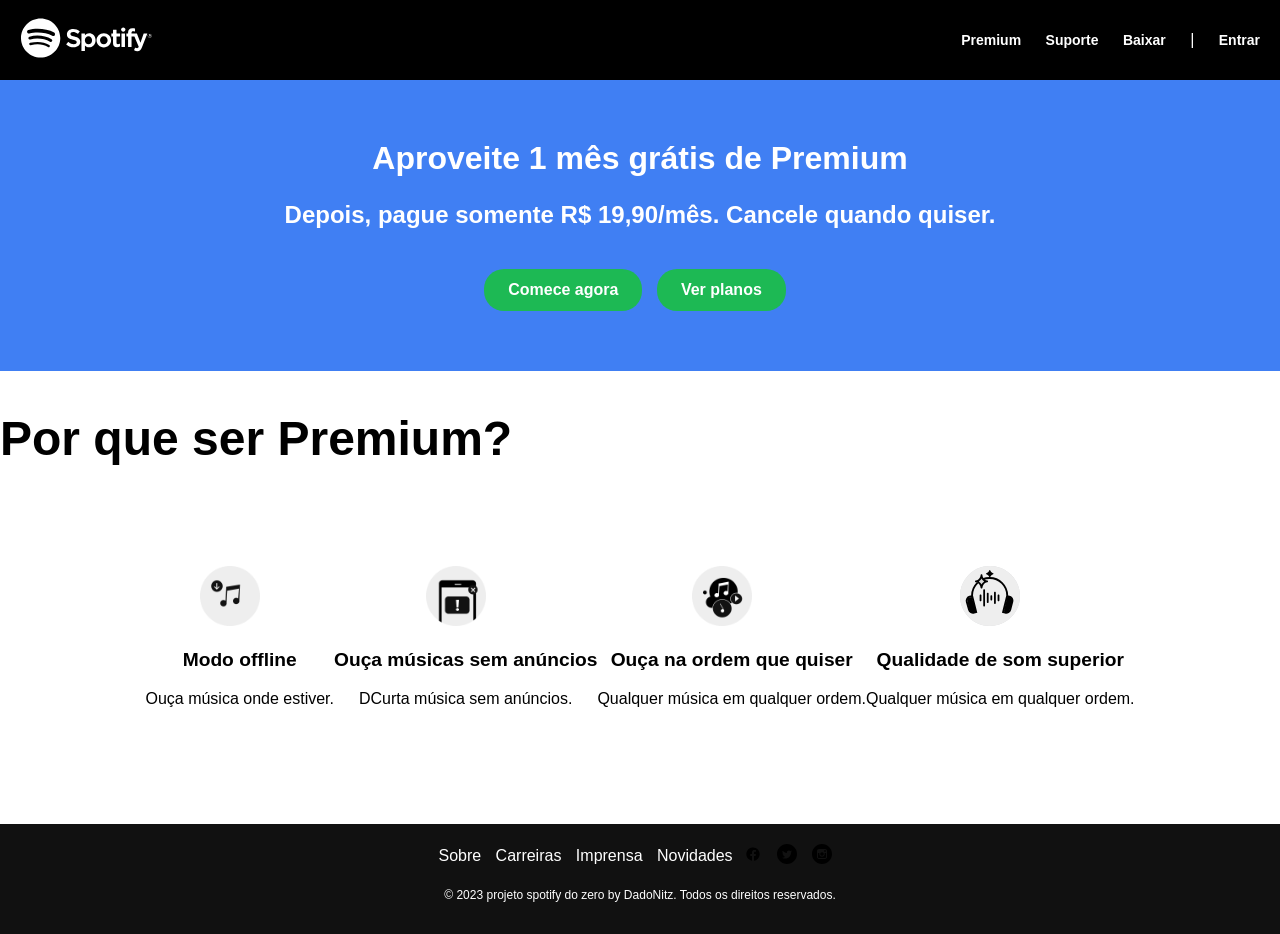
==== index.html @ b9ebead4 "update" ====
<!DOCTYPE html>
<html>
<head>
  <title>Minha Página</title>
  <link rel="stylesheet" type="text/css" href="style.css">
</head>
<body>

  <nav>
    <div class="navbar-logo">
      <img src="Images\spotify.svg" alt="Spotify Logo">
    </div>
    <ul class="navbar-links">
      <li><a href="#">Premium</a></li>
      <li><a href="#">Suporte</a></li>
      <li><a href="#">Baixar</a></li>
      <li style="color: white;">|</li>
      <li><a href="#">Entrar</a></li>
    </ul>
  </nav>


  <div>

    <div class="banner">
        <h1 class="title">Aproveite 1 mês grátis de Premium</h1>
        <p class="subtitle">Depois, pague somente R$ 19,90/mês. Cancele quando quiser.</p>

          <div class="button-container">
              <button>Comece agora</button>
              <button>Ver planos</button>
         </div>

    </div>
    
    <h2 class="section-title">Por que ser Premium?</h2>

    <div class="section">
      <div class="feature">
        <img class="feature-icon" src="Images/feature1.png" alt="Feature 1 Icon">
        <div>
          <h3 class="feature-title">Modo offline</h3>
          <p class="feature-description">Ouça música onde estiver.</p>
        </div>
      </div>
      <div class="feature">
        <img class="feature-icon" src="Images/feature2.png" alt="Feature 2 Icon">
        <div>
          <h3 class="feature-title">Ouça músicas sem anúncios</h3>
          <p class="feature-description">DCurta música sem anúncios.</p>
        </div>
      </div>
      <div class="feature">
        <img class="feature-icon" src="Images/feature3.png" alt="Feature 3 Icon">
        <div>
          <h3 class="feature-title">Ouça na ordem que quiser</h3>
          <p class="feature-description">Qualquer música em qualquer ordem.</p>
        </div>
      </div>
      <div class="feature">
        <img class="feature-icon" src="Images/feature4.svg" alt="Feature 3 Icon">
        <div>
          <h3 class="feature-title">Qualidade de som superior</h3>
          <p class="feature-description">Qualquer música em qualquer ordem.</p>
        </div>  
      </div>
    </div>
  </div>
  <footer>
    <div class="footer-container">
      <div class="footer-links">
        <ul>
          <li><a href="#">Sobre</a></li>
          <li><a href="#">Carreiras</a></li>
          <li><a href="#">Imprensa</a></li>
          <li><a href="#">Novidades</a></li>
        </ul>
      </div>
      <div class="footer-social">
        <ul>
          <li><a href="#"><img src="Images\facebook-svgrepo-com.svg" alt="Facebook"></a></li>
          <li><a href="#"><img src="Images\twitter-round-svgrepo-com.svg" alt="Twitter"></a></li>
          <li><a href="#"><img src="Images\instagram-round-svgrepo-com.svg" alt="Instagram"></a></li>
        </ul>
      </div>
    </div>
    <div class="footer-bottom">
      <p>&copy; 2023 projeto spotify do zero by DadoNitz. Todos os direitos reservados.</p>
    </div>
  </footer>
</body>
</html>
---- style.css ----
body {
    margin: 0;
    padding: 0;
    font-family: Arial, sans-serif;
  }
  
  nav {
    background-color: #000;
    height: 80px;
    display: flex;
    justify-content: space-between;
    align-items: center;
    padding: 0 20px;
  }
  
  .navbar-logo img {
    height: 40px;
  }
  
  .navbar-links li {
    display: inline-block;
    margin-left: 20px;
  }
  
  .navbar-links li:first-child {
    margin-left: 0;
  }
  
  .navbar-links li a {
    color: #fff;
    text-decoration: none;
    font-weight: bold;
    font-size: 14px;
  }
  
  .navbar-links li a:hover {
    color: #1DB954;
  }

  .banner {
    background-color: rgb(64, 127, 243);
    padding: 60px;
    text-align: center;
  }

  .title {
    font-size: 2rem;
    margin-top: 0;
    color: white;
    font-style: bold;
  }

  .subtitle {
    font-size: 1.5rem;
    font-weight: 600;
    margin-bottom: 40px;
    color: white;
  }

  .button-container {
    margin-top: 20px;
  }

  .button-container button {
    background-color: #1DB954;
    color: #fff;
    border: none;
    padding: 12px 24px;
    font-size: 16px;
    font-weight: bold;
    margin-right: 10px;
    cursor: pointer;
    border-radius: 20px;
  }

  .button-container button:hover {
    background-color: #14803f;
  }

  /* ========== motivos do porque ser premium============ */
  .section {
    background-color: #ffffff;
    text-align: center;
    padding: 60px 0;
    display: flex;
    flex-direction: row;
    justify-content: center;
  }
  
  .section-title {
    font-size: 3rem;
    margin-bottom: 40px;
    color: #000000;
    justify-items: center ;
  }
  
  .feature {
    margin-bottom: 40px;
    align-items: center;
  }
  
  .feature-icon {
    width: 60px;
    height: 60px;
    margin-right: 20px;
  }
  
  .feature-title {
    font-size: 1.2rem;
    font-weight: bold;
  }
  
  /* ==========Footer============ */


footer {
  background-color: #111;
  color: #fff;
  padding: 20px 0;
  text-align: center;
}

.footer-container {
  display: flex;
  justify-content: center;
  align-items: center;
  margin-bottom: 20px;
}

.footer-links ul,
.footer-social ul {
  list-style-type: none;
  margin: 0;
  padding: 0;
}

.footer-links ul li,
.footer-social ul li {
  display: inline-block;
  margin-right: 10px;
}

.footer-links ul li a,
.footer-social ul li a {
  color: #fff;
  text-decoration: none;
}

.footer-social img {
  width: 20px;
  height: 20px;
}

.footer-bottom {
  font-size: 12px;
}
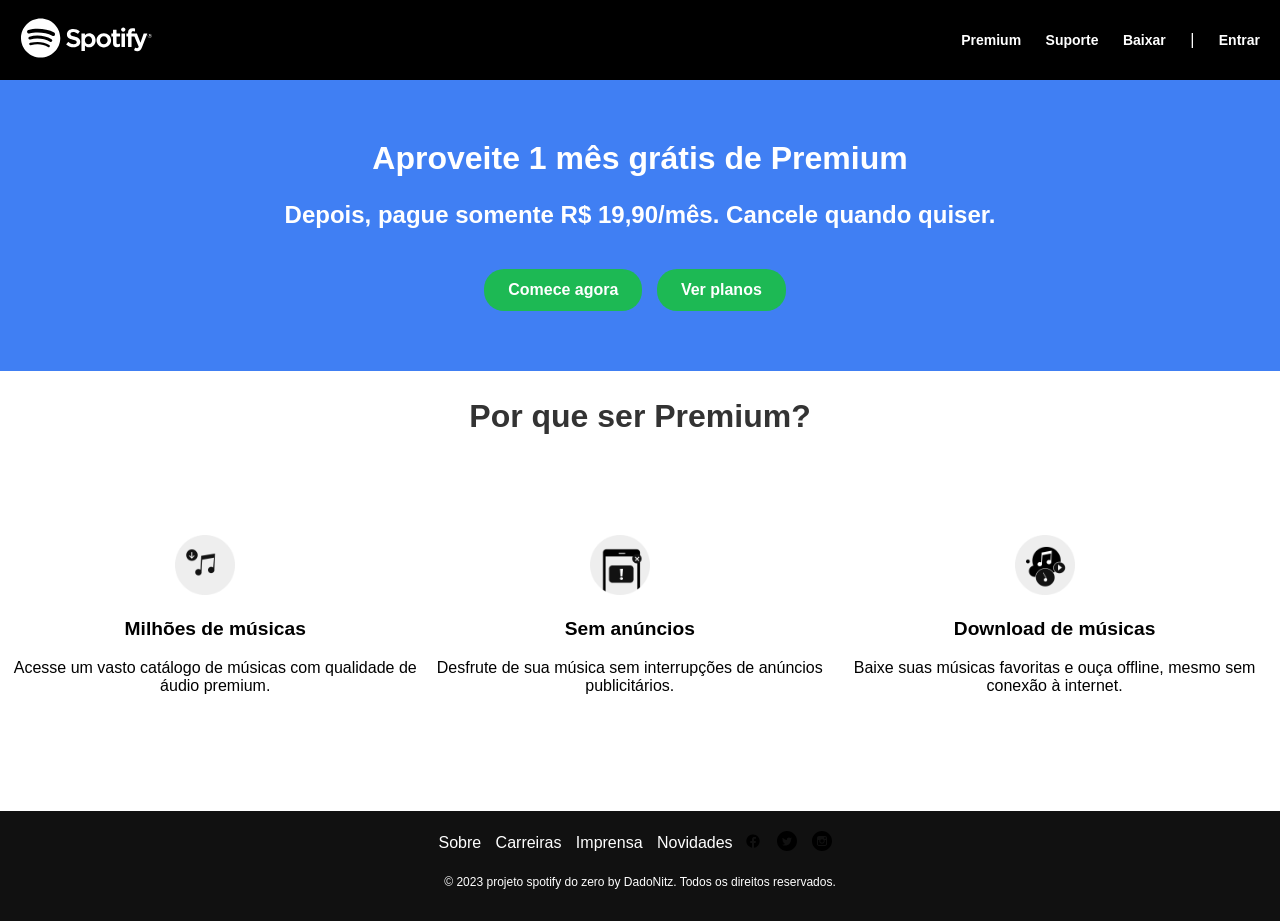
==== commit ac3fe34b: "." ====
--- a/index.html
+++ b/index.html
@@ -32,37 +32,30 @@
          </div>
 
     </div>
-    
+
     <h2 class="section-title">Por que ser Premium?</h2>
 
     <div class="section">
       <div class="feature">
         <img class="feature-icon" src="Images/feature1.png" alt="Feature 1 Icon">
         <div>
-          <h3 class="feature-title">Modo offline</h3>
-          <p class="feature-description">Ouça música onde estiver.</p>
+          <h3 class="feature-title">Milhões de músicas</h3>
+          <p class="feature-description">Acesse um vasto catálogo de músicas com qualidade de áudio premium.</p>
         </div>
       </div>
       <div class="feature">
         <img class="feature-icon" src="Images/feature2.png" alt="Feature 2 Icon">
         <div>
-          <h3 class="feature-title">Ouça músicas sem anúncios</h3>
-          <p class="feature-description">DCurta música sem anúncios.</p>
+          <h3 class="feature-title">Sem anúncios</h3>
+          <p class="feature-description">Desfrute de sua música sem interrupções de anúncios publicitários.</p>
         </div>
       </div>
       <div class="feature">
         <img class="feature-icon" src="Images/feature3.png" alt="Feature 3 Icon">
         <div>
-          <h3 class="feature-title">Ouça na ordem que quiser</h3>
-          <p class="feature-description">Qualquer música em qualquer ordem.</p>
+          <h3 class="feature-title">Download de músicas</h3>
+          <p class="feature-description">Baixe suas músicas favoritas e ouça offline, mesmo sem conexão à internet.</p>
         </div>
-      </div>
-      <div class="feature">
-        <img class="feature-icon" src="Images/feature4.svg" alt="Feature 3 Icon">
-        <div>
-          <h3 class="feature-title">Qualidade de som superior</h3>
-          <p class="feature-description">Qualquer música em qualquer ordem.</p>
-        </div>  
       </div>
     </div>
   </div>
--- a/style.css
+++ b/style.css
@@ -77,39 +77,43 @@
     background-color: #14803f;
   }
 
-  /* ========== motivos do porque ser premium============ */
-  .section {
-    background-color: #ffffff;
-    text-align: center;
-    padding: 60px 0;
-    display: flex;
-    flex-direction: row;
-    justify-content: center;
-  }
+  /* ==========motivos do porque ser premium============ */
+
+
+.section {
+  background-color: #ffffff;
+  text-align: center;
+  padding: 60px 0;
+  display: flex;
+  justify-content: center;
+  flex-direction: row;
+}
+
+.section-title {
+  font-size: 2rem;
+  margin-bottom: 40px;
+  color: #333;
+  text-align: center;
   
-  .section-title {
-    font-size: 3rem;
-    margin-bottom: 40px;
-    color: #000000;
-    justify-items: center ;
-  }
-  
-  .feature {
-    margin-bottom: 40px;
-    align-items: center;
-  }
-  
-  .feature-icon {
-    width: 60px;
-    height: 60px;
-    margin-right: 20px;
-  }
-  
-  .feature-title {
-    font-size: 1.2rem;
-    font-weight: bold;
-  }
-  
+}
+
+.feature {
+  align-items: center;
+  margin-bottom: 40px;
+}
+
+.feature-icon {
+  width: 60px;
+  height: 60px;
+  margin-right: 20px;
+}
+
+.feature-title {
+  font-size: 1.2rem;
+  font-weight: bold;
+}
+
+
   /* ==========Footer============ */
 
 
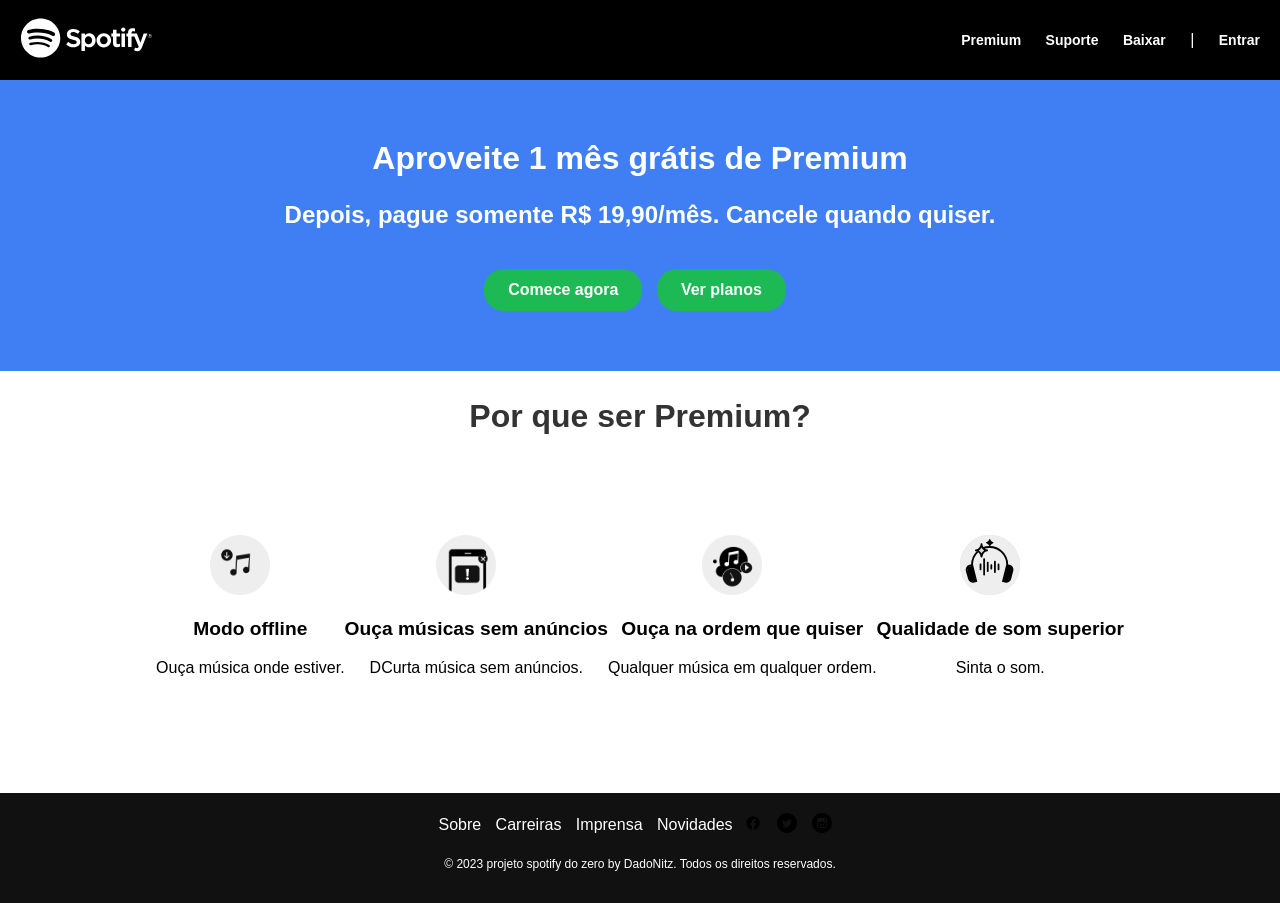
==== commit d168aa72: "Merge branch 'main' of https://github.com/DadoNitz/Projeto-Spotify" ====
--- a/index.html
+++ b/index.html
@@ -39,23 +39,30 @@
       <div class="feature">
         <img class="feature-icon" src="Images/feature1.png" alt="Feature 1 Icon">
         <div>
-          <h3 class="feature-title">Milhões de músicas</h3>
-          <p class="feature-description">Acesse um vasto catálogo de músicas com qualidade de áudio premium.</p>
+          <h3 class="feature-title">Modo offline</h3>
+          <p class="feature-description">Ouça música onde estiver.</p>
         </div>
       </div>
       <div class="feature">
         <img class="feature-icon" src="Images/feature2.png" alt="Feature 2 Icon">
         <div>
-          <h3 class="feature-title">Sem anúncios</h3>
-          <p class="feature-description">Desfrute de sua música sem interrupções de anúncios publicitários.</p>
+          <h3 class="feature-title">Ouça músicas sem anúncios</h3>
+          <p class="feature-description">DCurta música sem anúncios.</p>
         </div>
       </div>
       <div class="feature">
         <img class="feature-icon" src="Images/feature3.png" alt="Feature 3 Icon">
         <div>
-          <h3 class="feature-title">Download de músicas</h3>
-          <p class="feature-description">Baixe suas músicas favoritas e ouça offline, mesmo sem conexão à internet.</p>
+          <h3 class="feature-title">Ouça na ordem que quiser</h3>
+          <p class="feature-description">Qualquer música em qualquer ordem.</p>
         </div>
+      </div>
+      <div class="feature">
+        <img class="feature-icon" src="Images/feature4.svg" alt="Feature 3 Icon">
+        <div>
+          <h3 class="feature-title">Qualidade de som superior</h3>
+          <p class="feature-description">Sinta o som.</p>
+        </div>  
       </div>
     </div>
   </div>
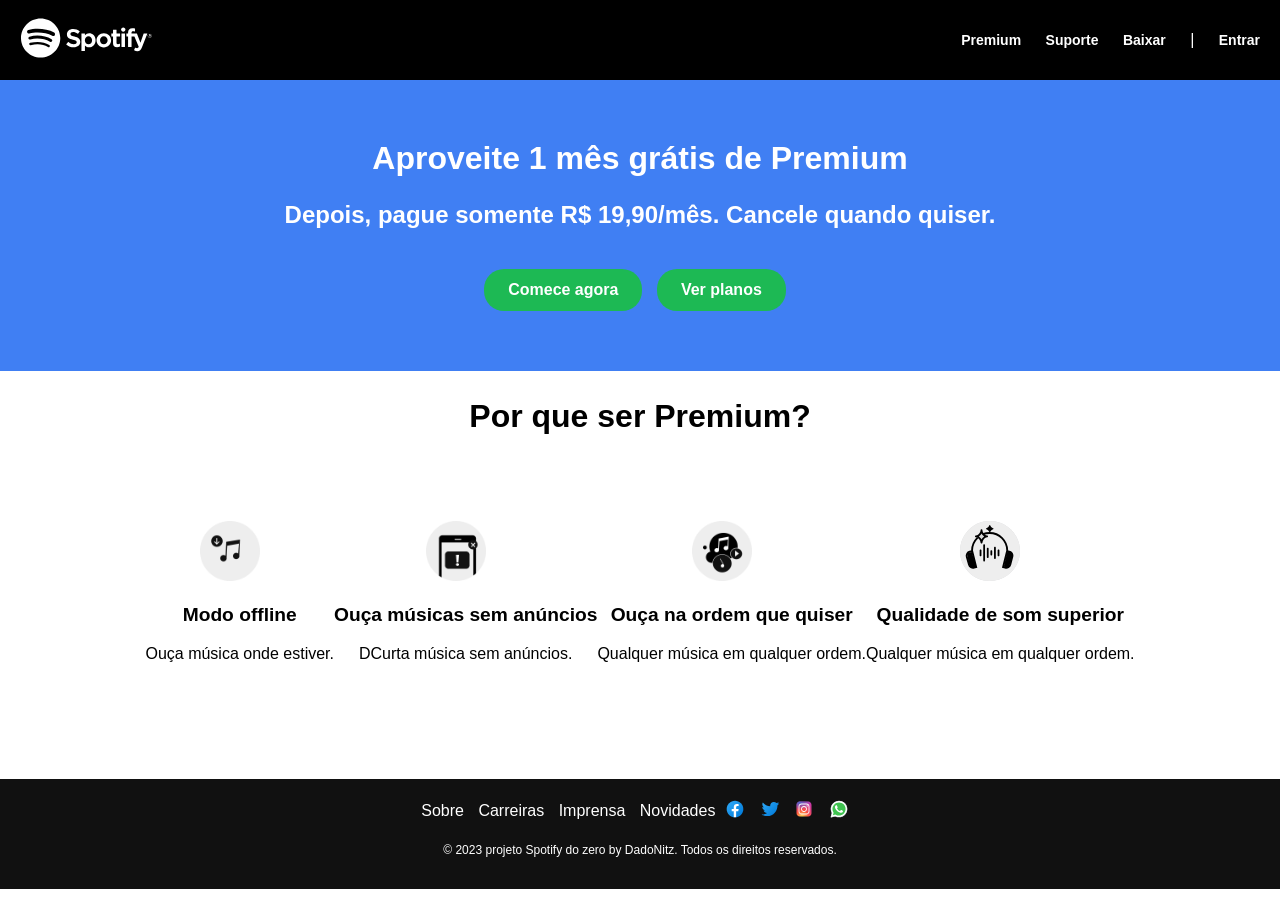
==== commit be6bc2ad: "icons footer" ====
--- a/index.html
+++ b/index.html
@@ -32,7 +32,7 @@
          </div>
 
     </div>
-
+    
     <h2 class="section-title">Por que ser Premium?</h2>
 
     <div class="section">
@@ -61,7 +61,7 @@
         <img class="feature-icon" src="Images/feature4.svg" alt="Feature 3 Icon">
         <div>
           <h3 class="feature-title">Qualidade de som superior</h3>
-          <p class="feature-description">Sinta o som.</p>
+          <p class="feature-description">Qualquer música em qualquer ordem.</p>
         </div>  
       </div>
     </div>
@@ -78,14 +78,15 @@
       </div>
       <div class="footer-social">
         <ul>
-          <li><a href="#"><img src="Images\facebook-svgrepo-com.svg" alt="Facebook"></a></li>
-          <li><a href="#"><img src="Images\twitter-round-svgrepo-com.svg" alt="Twitter"></a></li>
-          <li><a href="#"><img src="Images\instagram-round-svgrepo-com.svg" alt="Instagram"></a></li>
+          <li><a href="#"><img src="Images\icons8-facebook.svg" alt="Facebook"></a></li>
+          <li><a href="#"><img src="Images\icons8-twitter.svg" alt="Twitter"></a></li>
+          <li><a href="#"><img src="Images\icons8-instagram.svg" alt="Instagram"></a></li>
+          <li><a href="#"><img src="Images\icons8-whatsapp.svg" alt="Instagram"></a></li>
         </ul>
       </div>
     </div>
     <div class="footer-bottom">
-      <p>&copy; 2023 projeto spotify do zero by DadoNitz. Todos os direitos reservados.</p>
+      <p>&copy; 2023 projeto Spotify do zero by DadoNitz. Todos os direitos reservados.</p>
     </div>
   </footer>
 </body>
--- a/style.css
+++ b/style.css
@@ -77,43 +77,39 @@
     background-color: #14803f;
   }
 
-  /* ==========motivos do porque ser premium============ */
-
-
-.section {
-  background-color: #ffffff;
-  text-align: center;
-  padding: 60px 0;
-  display: flex;
-  justify-content: center;
-  flex-direction: row;
-}
-
-.section-title {
-  font-size: 2rem;
-  margin-bottom: 40px;
-  color: #333;
-  text-align: center;
+  /* ========== motivos do porque ser premium============ */
+  .section {
+    background-color: #ffffff;
+    text-align: center;
+    padding: 60px 0;
+    display: flex;
+    flex-direction: row;
+    justify-content: center;
+  }
   
-}
-
-.feature {
-  align-items: center;
-  margin-bottom: 40px;
-}
-
-.feature-icon {
-  width: 60px;
-  height: 60px;
-  margin-right: 20px;
-}
-
-.feature-title {
-  font-size: 1.2rem;
-  font-weight: bold;
-}
-
-
+  .section-title {
+    color: #000000;
+    text-align: center;
+    font-size: 2rem;
+    font-weight: 600;
+  }
+  
+  .feature {
+    margin-bottom: 40px;
+    align-items: center;
+  }
+  
+  .feature-icon {
+    width: 60px;
+    height: 60px;
+    margin-right: 20px;
+  }
+  
+  .feature-title {
+    font-size: 1.2rem;
+    font-weight: bold;
+  }
+  
   /* ==========Footer============ */
 
 
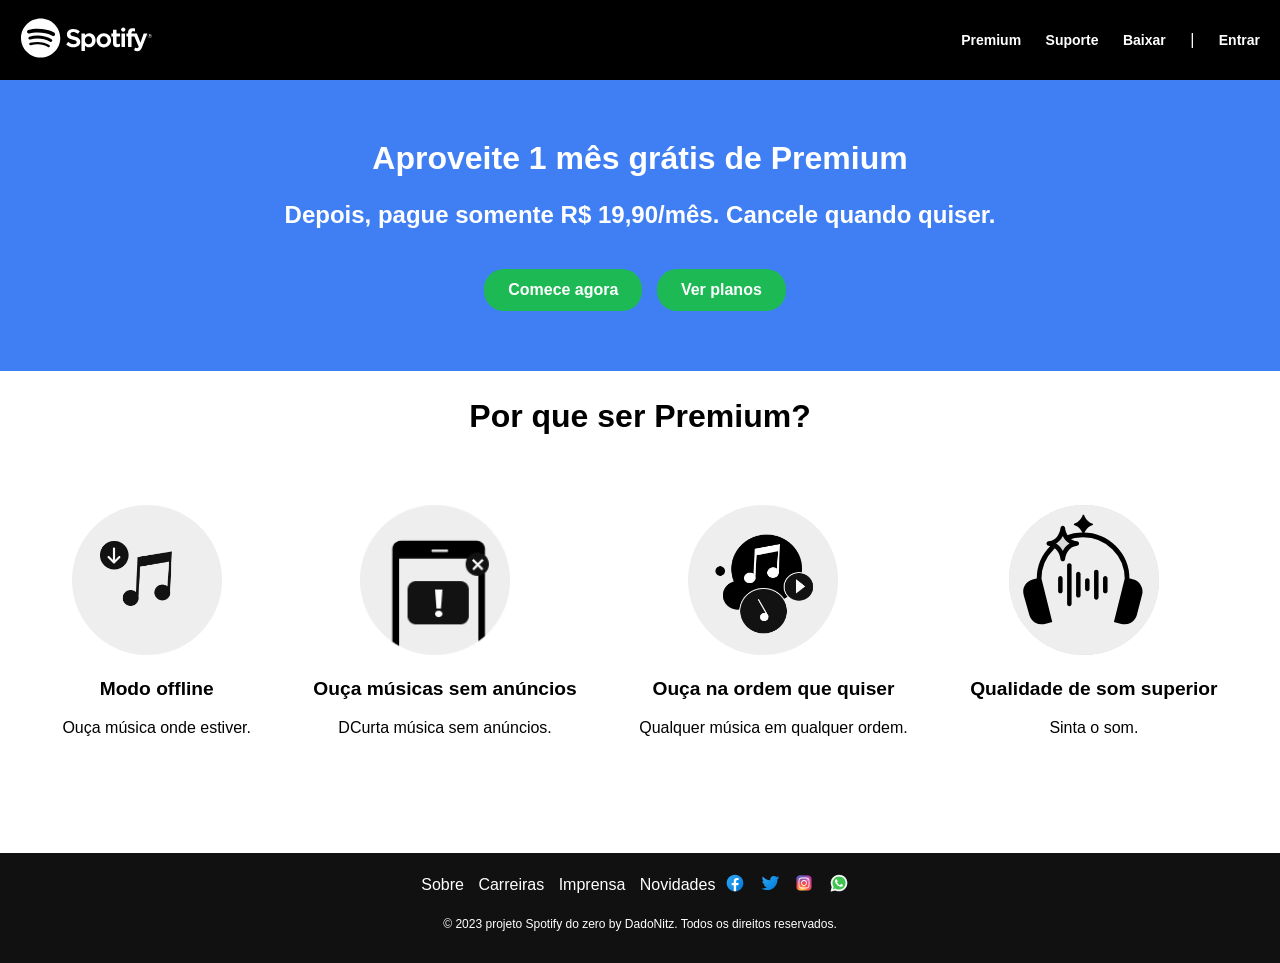
==== commit 88d55b85: "Merge branch 'main' of https://github.com/DadoNitz/Projeto-Spotify" ====
--- a/index.html
+++ b/index.html
@@ -32,7 +32,7 @@
          </div>
 
     </div>
-    
+
     <h2 class="section-title">Por que ser Premium?</h2>
 
     <div class="section">
@@ -61,7 +61,7 @@
         <img class="feature-icon" src="Images/feature4.svg" alt="Feature 3 Icon">
         <div>
           <h3 class="feature-title">Qualidade de som superior</h3>
-          <p class="feature-description">Qualquer música em qualquer ordem.</p>
+          <p class="feature-description">Sinta o som.</p>
         </div>  
       </div>
     </div>
--- a/style.css
+++ b/style.css
@@ -77,39 +77,44 @@
     background-color: #14803f;
   }
 
-  /* ========== motivos do porque ser premium============ */
-  .section {
-    background-color: #ffffff;
-    text-align: center;
-    padding: 60px 0;
-    display: flex;
-    flex-direction: row;
-    justify-content: center;
-  }
+  /* ==========motivos do porque ser premium============ */
+
+
+.section {
+  background-color: #ffffff;
+  text-align: center;
+  padding: 60px 0;
+  display: flex;
+  justify-content: space-evenly;
+  flex-direction: row;
+}
+
+.section-title {
+  font-size: 2rem;
+  margin-bottom: 40px;
+  text-align: center;
   
-  .section-title {
-    color: #000000;
-    text-align: center;
-    font-size: 2rem;
-    font-weight: 600;
-  }
-  
-  .feature {
-    margin-bottom: 40px;
-    align-items: center;
-  }
-  
-  .feature-icon {
-    width: 60px;
-    height: 60px;
-    margin-right: 20px;
-  }
-  
-  .feature-title {
-    font-size: 1.2rem;
-    font-weight: bold;
-  }
-  
+}
+
+.feature {
+  margin-top: -30px;
+  align-items: center;
+  margin-bottom: 40px;
+
+}
+
+.feature-icon {
+  width: 150px;
+  height: 150px;
+  margin-right: 20px;
+}
+
+.feature-title {
+  font-size: 1.2rem;
+  font-weight: bold;
+}
+
+
   /* ==========Footer============ */
 
 
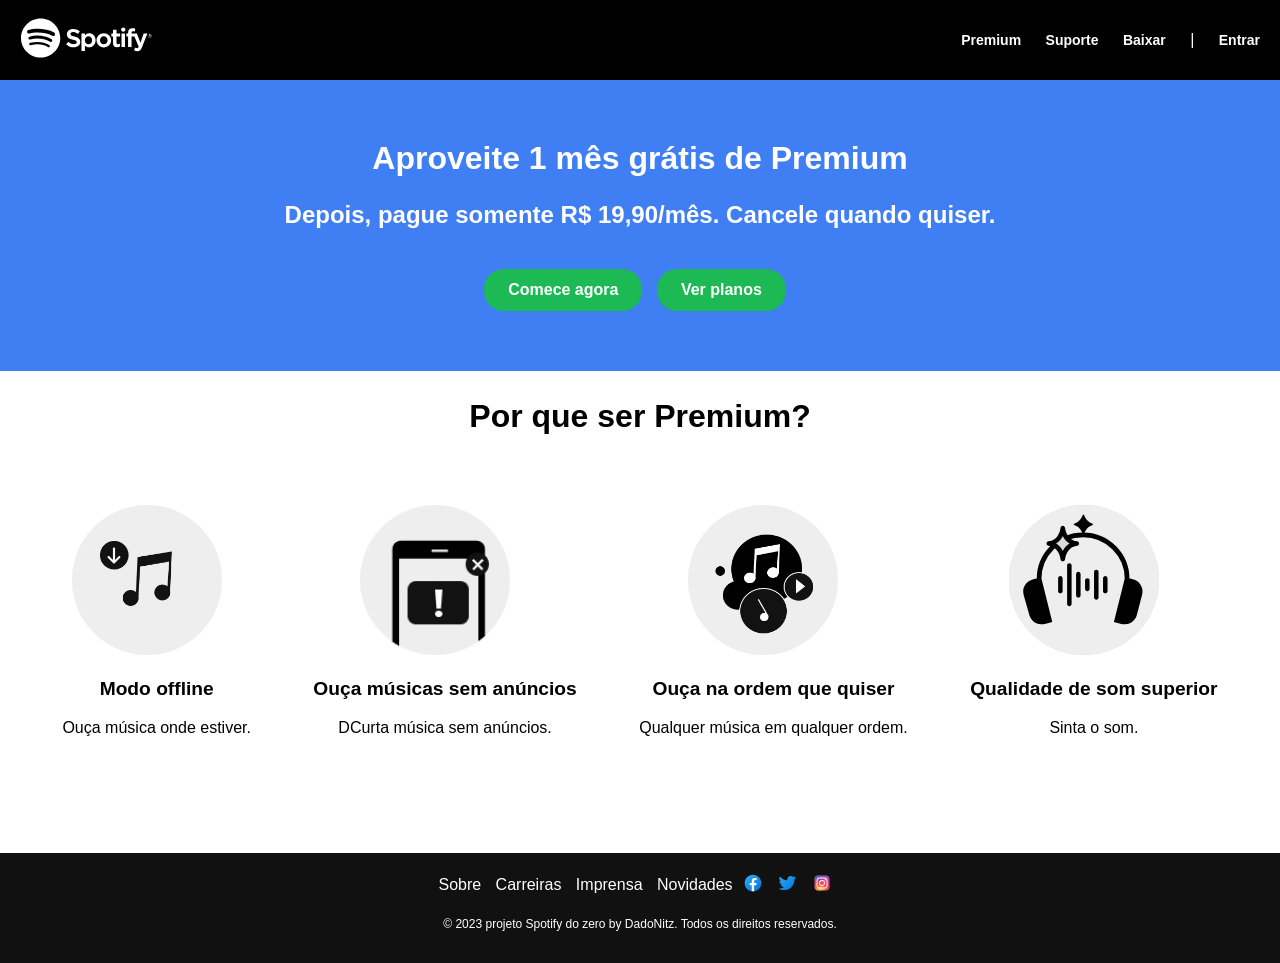
==== commit 1924cfa1: "update" ====
--- a/index.html
+++ b/index.html
@@ -78,10 +78,9 @@
       </div>
       <div class="footer-social">
         <ul>
-          <li><a href="#"><img src="Images\icons8-facebook.svg" alt="Facebook"></a></li>
-          <li><a href="#"><img src="Images\icons8-twitter.svg" alt="Twitter"></a></li>
-          <li><a href="#"><img src="Images\icons8-instagram.svg" alt="Instagram"></a></li>
-          <li><a href="#"><img src="Images\icons8-whatsapp.svg" alt="Instagram"></a></li>
+          <li><a href="https://www.facebook.com/SpotifyBrasil"><img src="Images\icons8-facebook.svg" alt="Facebook"></a></li>
+          <li><a href="https://twitter.com/Spotify"><img src="Images\icons8-twitter.svg" alt="Twitter"></a></li>
+          <li><a href="https://www.instagram.com/spotifybrasil/"><img src="Images\icons8-instagram.svg" alt="Instagram"></a></li>
         </ul>
       </div>
     </div>
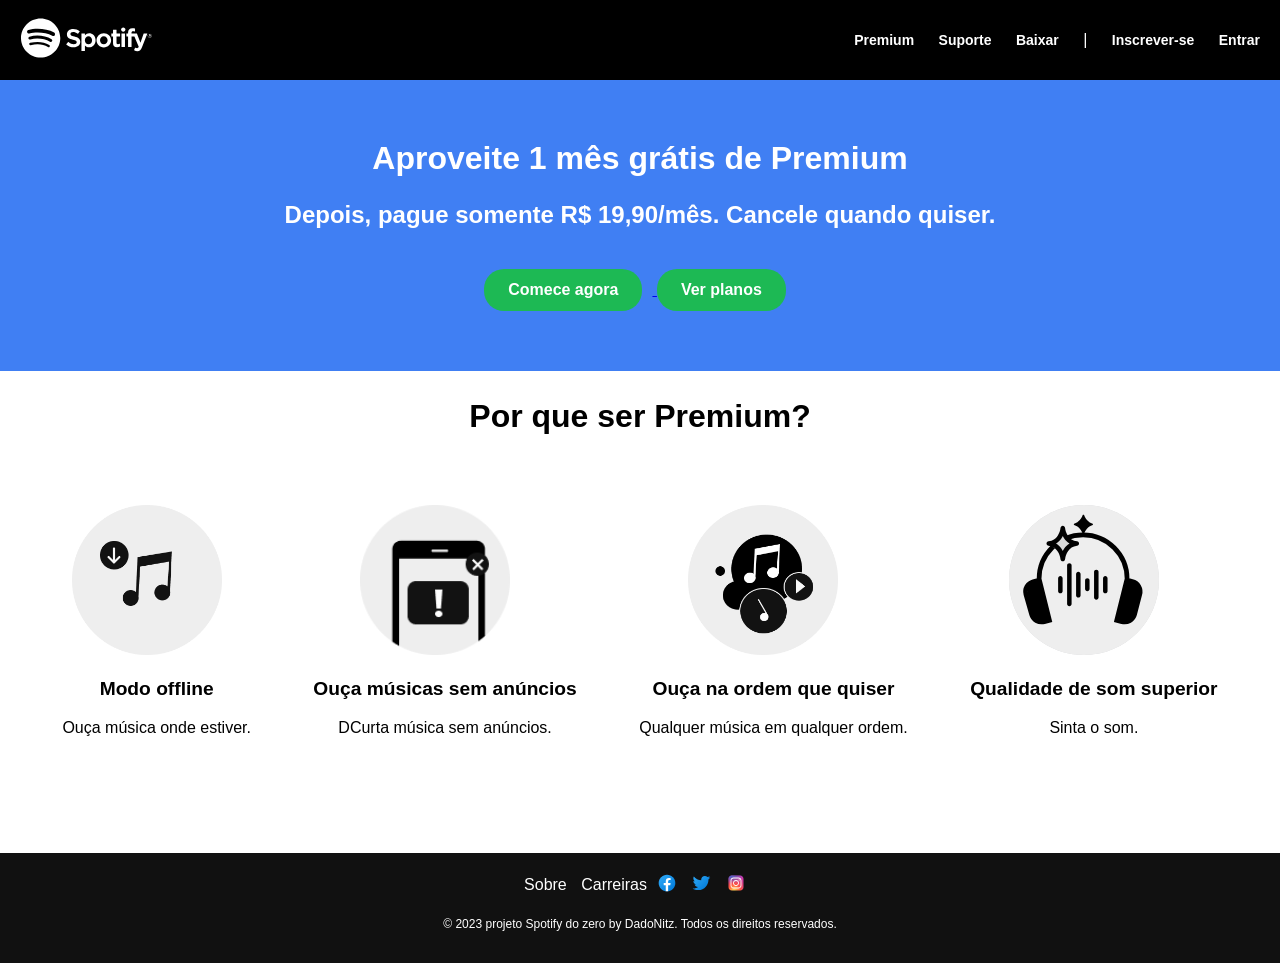
==== commit b9b304f1: "." ====
--- a/index.html
+++ b/index.html
@@ -12,10 +12,11 @@
     </div>
     <ul class="navbar-links">
       <li><a href="#">Premium</a></li>
-      <li><a href="#">Suporte</a></li>
-      <li><a href="#">Baixar</a></li>
+      <li><a href="https://support.spotify.com/">Suporte</a></li>
+      <li><a href="https://www.spotify.com/br-pt/download/windows/">Baixar</a></li>
       <li style="color: white;">|</li>
-      <li><a href="#">Entrar</a></li>
+      <li><a href="https://www.spotify.com/br-pt/signup">Inscrever-se</a></li>
+      <li><a href="https://www.spotify.com/br-pt/login">Entrar</a></li>
     </ul>
   </nav>
 
@@ -26,9 +27,14 @@
         <h1 class="title">Aproveite 1 mês grátis de Premium</h1>
         <p class="subtitle">Depois, pague somente R$ 19,90/mês. Cancele quando quiser.</p>
 
-          <div class="button-container">
-              <button>Comece agora</button>
-              <button>Ver planos</button>
+        <div class="button-container">
+          <a href="https://www.spotify.com/br-pt/purchase/offer/default-trial-1m?country=BR">
+            <button>Comece agora</button>
+          </a>
+          <a href="https://www.spotify.com/br-pt/premium/?">
+            <button>Ver planos</button>
+          </a>
+        </div>
          </div>
 
     </div>
@@ -70,10 +76,8 @@
     <div class="footer-container">
       <div class="footer-links">
         <ul>
-          <li><a href="#">Sobre</a></li>
-          <li><a href="#">Carreiras</a></li>
-          <li><a href="#">Imprensa</a></li>
-          <li><a href="#">Novidades</a></li>
+          <li><a href="https://www.spotify.com/br-pt/about-us/contact/">Sobre</a></li>
+          <li><a href="https://www.lifeatspotify.com/?">Carreiras</a></li>
         </ul>
       </div>
       <div class="footer-social">
